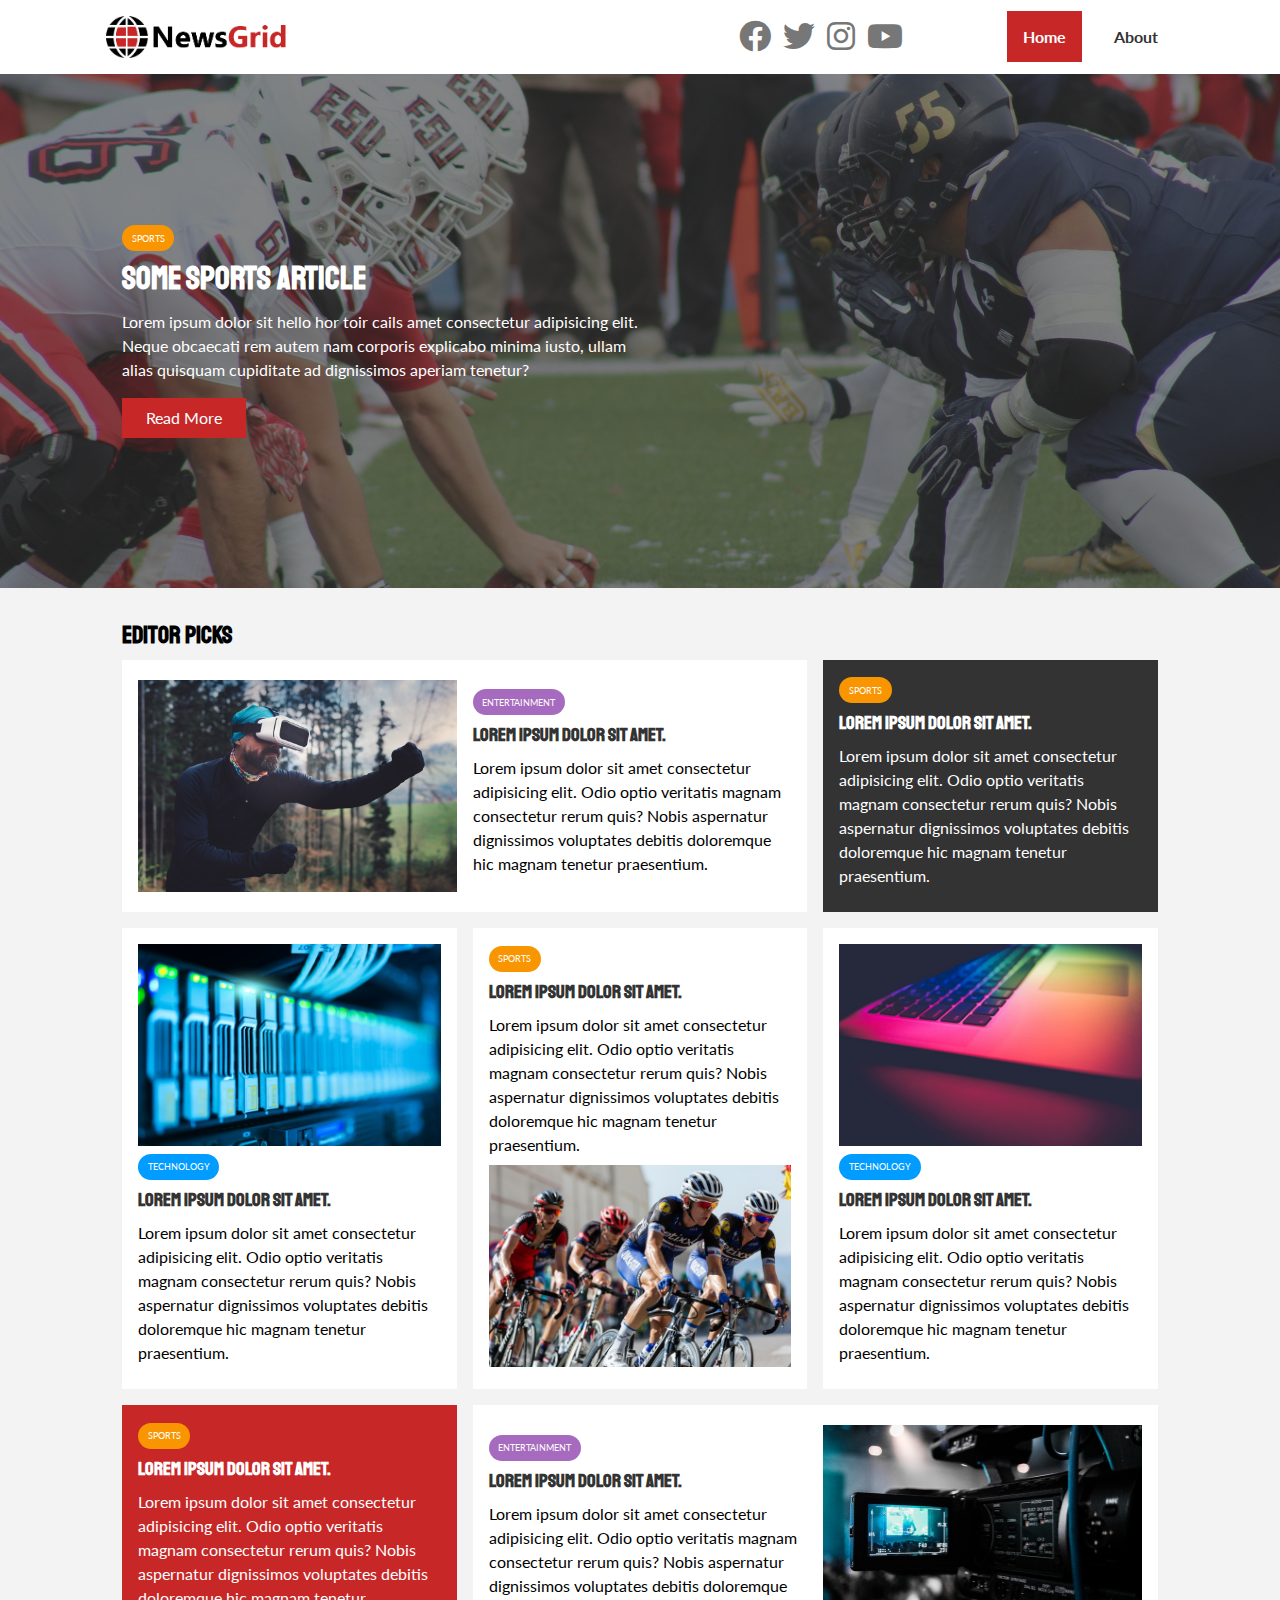
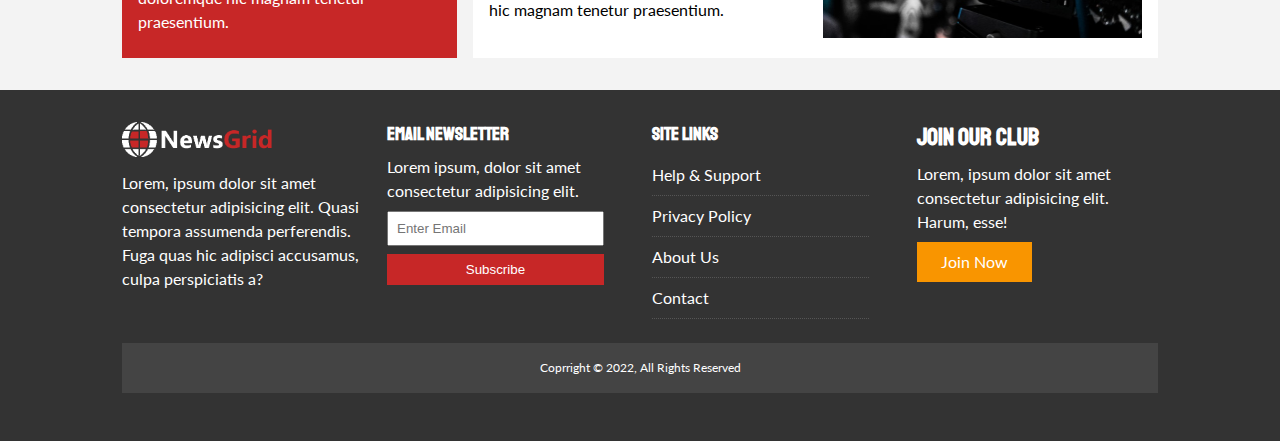
==== Index.html @ 9f20bf97 "Initial Commit" ====
<!DOCTYPE html>
<html lang="en">
<head>
    <meta charset="UTF-8">
    <meta http-equiv="X-UA-Compatible" content="IE=edge">
    <meta name="viewport" content="width=device-width, initial-scale=1.0">
    <link rel="stylesheet" href="./fontawesome-free-6.0.0-beta3-web/css/all.css">
    <link href="https://fonts.googleapis.com/css2?family=Lato:wght@900&family=Staatliches&display=swap" rel="stylesheet">
    <link rel="stylesheet" href="./css/style.css">
    <link rel="stylesheet" media="screen and (max-width:580px)" href="./css/mobile.css">
    <link rel="shortcut icon" type="image/x-icon" href="favicon.ico">
    <title>NewsGrid | Latest News</title>
</head>
<body>
    <nav id="main-nav">
        <div class="container">
            <img src="./image_resources/logo.png" alt="Grid-logo" class="logo">
            <div class="social">
                <a href="www.facebook.com" target="_blank"> <i class="fab fa-facebook fa-2x"></i></a>
                <a href="www.twitter.com" target="_blank"> <i class="fab fa-twitter fa-2x"></i></a>
                <a href="www.instagram.com" target="_blank"> <i class="fab fa-instagram fa-2x"></i></a>
                <a href="www.youtube.com" target="_blank"> <i class="fab fa-youtube fa-2x"></i></a>
            </div>
            <ul>
                <li><a href="Index.html" class="current">Home</a></li>
                <li><a href="About.html">About</a></li>
            </ul>
        </div>
    </nav>
    <!-- Showcase -->
    <header id="showcase">
        <div class="container">
            <div class="showcase-container">
                <div class="showcase-content">
                    <div class="category category-sports">Sports</div>
                    <h1>Some Sports Article</h1>
                    <p>Lorem ipsum dolor sit hello hor toir cails amet consectetur adipisicing elit. Neque obcaecati rem autem nam corporis explicabo minima iusto, ullam alias quisquam cupiditate ad dignissimos aperiam tenetur?</p>
                    <a href="Article.html" class="btn btn-primary">Read More</a>
                </div>
            </div>
        </div>
    </header>
    <!-- Home Articles -->
    <section id="home-articles" class="py-2">
        <div class="container ">
            <h2>Editor Picks</h2>
            <div class="articles-container">
                <article class="card">
                    <img src="./image_resources/articles/ent1.jpg" alt="Image1">
                    <div>
                        <div class="category category-ent">Entertainment</div>
                        <h3>
                            <a href="Article.html">Lorem ipsum dolor sit amet.</a>
                        </h3>
                        <p>Lorem ipsum dolor sit amet consectetur adipisicing elit. Odio optio veritatis magnam consectetur rerum quis? Nobis aspernatur dignissimos voluptates debitis doloremque hic magnam tenetur praesentium.</p>
                    </div>
                </article>
                <article class="card bg-dark">                 
                    <div class="category category-sports">Sports</div>
                    <h3>
                        <a href="Article.html">Lorem ipsum dolor sit amet.</a>
                    </h3>
                    <p>Lorem ipsum dolor sit amet consectetur adipisicing elit. Odio optio veritatis magnam consectetur rerum quis? Nobis aspernatur dignissimos voluptates debitis doloremque hic magnam tenetur praesentium.</p>
                </article>
                <article class="card">
                     <img src="./image_resources/articles/tech1.jpg" alt="">                 
                    <div class="category category-tech">Technology</div>
                    <h3>
                        <a href="Article.html">Lorem ipsum dolor sit amet.</a>
                    </h3>
                    <p>Lorem ipsum dolor sit amet consectetur adipisicing elit. Odio optio veritatis magnam consectetur rerum quis? Nobis aspernatur dignissimos voluptates debitis doloremque hic magnam tenetur praesentium.</p>
                </article>
                <article class="card">
                    <div class="category category-sports">Sports</div>
                    <h3>
                        <a href="Article.html">Lorem ipsum dolor sit amet.</a>
                    </h3>
                    <p>Lorem ipsum dolor sit amet consectetur adipisicing elit. Odio optio veritatis magnam consectetur rerum quis? Nobis aspernatur dignissimos voluptates debitis doloremque hic magnam tenetur praesentium.</p>
                    <img src="./image_resources/articles/sports1.jpg" alt="">                 
                </article>
                <article class="card">
                    <img src="./image_resources/articles/tech2.jpg" alt="">                 
                   <div class="category category-tech">Technology</div>
                   <h3>
                       <a href="Article.html">Lorem ipsum dolor sit amet.</a>
                   </h3>
                   <p>Lorem ipsum dolor sit amet consectetur adipisicing elit. Odio optio veritatis magnam consectetur rerum quis? Nobis aspernatur dignissimos voluptates debitis doloremque hic magnam tenetur praesentium.</p>
               </article>
               <article class="card bg-primary">                 
                    <div class="category category-sports">Sports</div>
                    <h3>
                        <a href="Article.html">Lorem ipsum dolor sit amet.</a>
                    </h3>
                    <p>Lorem ipsum dolor sit amet consectetur adipisicing elit. Odio optio veritatis magnam consectetur rerum quis? Nobis aspernatur dignissimos voluptates debitis doloremque hic magnam tenetur praesentium.</p>
                </article>
                <article class="card">
                    <div>
                        <div class="category category-ent">Entertainment</div>
                        <h3>
                            <a href="Article.html">Lorem ipsum dolor sit amet.</a>
                        </h3>
                        <p>Lorem ipsum dolor sit amet consectetur adipisicing elit. Odio optio veritatis magnam consectetur rerum quis? Nobis aspernatur dignissimos voluptates debitis doloremque hic magnam tenetur praesentium.</p>
                    </div>
                    <img src="./image_resources/articles/ent2.jpg" alt="Image1">
                </article>
            </div>
        </div>
    </section>

    <footer id="main-footer" class="py-2">
        <div class="container footer-container">
            <div>
                <img src="./image_resources/logo_light.png" alt="NewsGrid">
                <p>Lorem, ipsum dolor sit amet consectetur adipisicing elit. Quasi tempora assumenda perferendis. Fuga quas hic adipisci accusamus, culpa perspiciatis a?</p>
            </div>
            <div>
                <h3>Email NewsLetter</h3>
                <p>Lorem ipsum, dolor sit amet consectetur adipisicing elit.</p>
                <form >
                    <input type="email" placeholder="Enter Email">
                    <input type="submit" class="btn btn-primary" value="Subscribe">
                </form>
            </div>
            <div>
                <h3>Site Links</h3>
                <ul class="list">
                    <li><a href="#">Help & Support</a></li>
                    <li><a href="#">Privacy Policy</a></li>
                    <li><a href="#">About Us</a></li>
                    <li><a href="#">Contact</a></li>
                </ul>
            </div>
            <div>
                <h2>Join Our Club</h2>
                <p>Lorem, ipsum dolor sit amet consectetur adipisicing elit. Harum, esse!</p>
                <a href="" class="btn btn-secondary">Join Now</a>
            </div>
            <div>
                <p>Coprright &copy; 2022, All Rights Reserved</p>
            </div>
        </div>
    </footer>
    
</body>
</html>
---- css/style.css ----
@import url('./lato-font/Lato-Black.ttf');
:root{
    --primary-color: #c72727;
    --secondary-color:#f99500;
    --light-color:#f3f3f3;
    --dark-color:#333;
    --max-width: 1100px;
}
.category{
    --sport-color:#f99500;
    --ent-color:#a66bbe;
    --tech-color:#009cff;
}
*{
    margin: 0;
    padding: 0;
    box-sizing: border-box;
}
body{
    font-family: 'lato',sans-serif;
    line-height: 1.5;
    background: var(--light-color);
}
a{
    color: var(--dark-color);
    text-decoration: none;
}
ul{
    list-style: none;
}

p {margin:0.5rem 0; }

img{
    width: 100%;
}
h1,h2,h3,h4,h5,h6{
    font-family: 'staatliches';
    margin-bottom: .55rem;
    line-height: 1.3;
}

/* Utility */
.container{
    max-width: var(--max-width);
    margin: auto;
    padding: 0 2rem;
    overflow: hidden;
}
.category{
    display: inline-block;
    color: white;
    font-size: .55rem;
    text-transform: uppercase;
    padding: 0.4rem 0.6rem;
    border-radius: 16px;
    margin-bottom: 0.5rem;
}
.category-sports {background: var(--sport-color);}
.category-ent {background: var(--ent-color);}
.category-tech {background: var(--tech-color);}

.btn{
    display: inline-block;
    border: none;
    background: var(--dark-color);
    color: #fff;
    padding: 0.5rem 1.5rem;
}
.btn-light {background: var(--light-color);}
.btn-primary {background: var(--primary-color);}
.btn-secondary {background: var(--secondary-color);}

.btn:hover{
    opacity: 0.9;
}

.btn-block{
    display: block;
    width: 100%;
    text-align: center;
}
.card{
    background: #fff;
    padding: 1rem;
}
.bg-dark{
    background: var(--dark-color);
    color: white;
}
.bg-primary{
    background: var(--primary-color);
    color: white;
}
.bg-secondary{
    background: var(--secondary-color);
    color: white;
}
.bg-dark h1,
.bg-dark h2,
.bg-dark h3,
.bg-dark a,
.bg-primary h1,
.bg-primary h2,
.bg-primary h3,
.bg-primary a,
.bg-secondary h1,
.bg-secondary h2,
.bg-secondary h3,
.bg-secondary a{
    color:#fff
}

.py-1{padding: 1.5rem 0;}
.py-2{padding: 2rem 0;}
.py-3{padding: 3rem 0;}
.p-1{padding: 1.5rem;}
.p-2{padding: 2rem;}
.p-3{padding: 3rem;}

.l-heading{font-size: 3rem;}

.list li{
    padding: .5rem 0;
    border-bottom: #555 dotted 1px;
    width: 90%;
}
.list li a:hover{
    color: var(--primary-color)  !important;
}
/* Inner page grid container */
.page-container{
    display: grid;
    grid-template-columns: 5fr 2fr;
    gap: 1.5rem;
    margin: 2rem 0;
}
.page-container > *:first-child{
    grid-row: 1/span 3;
}


/* Navigation */
#main-nav{
    background: white;
    position: sticky;
    top: 0;
    z-index: 2;
}
#main-nav .container{
    display: grid;
    grid-template-columns: 5fr 3fr 1fr;
    align-items: center;
    padding: 1rem;
}
#main-nav .container .logo{
    width: 180px;
}
#main-nav .container .social{
    justify-self: center;
}
#main-nav .container .social a{
    color: #777;
    margin-right: .5rem;
}
#main-nav .container ul {
    display: flex;
    justify-self: end;
}
#main-nav .container ul li{
    padding: 0 1rem;
    text-align: center;
    font-weight: bold;
}
.current {
    background: var(--primary-color);
    padding: 1rem;
    color: white;
}
#main-nav .container ul li a:hover {
    background: var(--light-color);
    color: var(--dark-color);
}

/* Showcase */
#showcase {
    background: var(--dark-color);
    color: white;
    padding: 2rem;
    position: relative;
}
#showcase:before {
    content: '';
    background: url('../image_resources/featured.jpg') no-repeat center center/cover;
    position: absolute;
    top: 0;
    left: 0;
    width: 100%;
    height: 100%;
    opacity: 0.4;
}
#showcase .showcase-container{
    display: grid;
    grid-template-columns: repeat(2,1fr);
    justify-content: center;
    align-items: center;
    height: 50vh;
}
#showcase .showcase-content{
    z-index: 1;
}
#showcase .showcase-content p{
    margin-bottom: 1rem;
}

/* Home Articles Section */
#home-articles .articles-container{
    display: grid;
    grid-template-columns: repeat(3,auto);
    gap: 1rem;
}
#home-articles .articles-container > *:first-child{
    display: grid;
    grid-template-columns: repeat(2, 1fr);
    gap: 1rem;
    align-items: center;
    grid-column: 1/span 2;
}
#home-articles .articles-container > *:last-child{
    display: grid;
    grid-template-columns: repeat(2, 1fr);
    gap: 1rem;
    align-items: center;
    grid-column: 2/span 2; 
}

#article .meta{
    display: flex;
    justify-content: space-between;
    align-items: center;
    background: #eee;
    padding: .5rem;
}
#article .meta .category{
    margin-top: 0.4rem;
}

/* Footer */
#main-footer{
    background: var(--dark-color);
    color: #fff;
}
#main-footer img{
    width: 150px;
}
#main-footer a{
    color: #fff;
}
#main-footer .footer-container{
    display: grid;
    grid-template-columns: repeat(4,1fr);
    gap: 1.5rem;
}
#main-footer .footer-container>*:last-child {
    grid-column: 1/ span 4;
    background: #444;
    padding: .5rem;
    text-align: center;
    font-size: 0.75rem;
    margin-bottom: 1rem;
}

#main-footer .footer-container input[type='email']{
    width: 90%;
    padding: 0.5rem;
    margin-bottom: 0.5rem;
}

#main-footer .footer-container input[type='submit']{
    width: 90%;
}
---- css/mobile.css ----
/* Navigation Bar */
#main-nav .social{
    display: none;
}

#main-nav .container{
    grid-template-columns: 1fr;
    gap: 1.2rem;
}
#main-nav .container img,
#main-nav .container ul{
    margin: 0.15rem;
    justify-self: center;
}

#main-nav .container ul li a{
    padding:  0.5rem;
}
/* showcase */

#showcase .showcase-content p{
    font-size: .5rem;
}
#showcase .showcase-content h1{
    font-size: 1.5rem;
}
#showcase .showcase-content a{
    padding: 0.5rem;
    font-size: 1rem;
}

#home-articles .articles-container{
    grid-template-columns: repeat(2, 1fr);
}
#home-articles .articles-container > *:first-child,
#home-articles .articles-container > *:last-child{
    grid-column: 1;
    grid-template-columns: 1fr; 
}

@media(max-width:600px){
    /* stack grid items */
    #showcase .showcase-container,
    #home-articles .articles-container,
    #main-footer .footer-container {
        grid-template-columns: 1fr;
    }

    #main-footer .footer-container>*:last-child{
        grid-column: 1;
    }
    #main-footer .footer-container>*{
        border-bottom: #444 1px dotted;
        padding-bottom: 1rem;
    }

    .page-container {
        grid-template-columns: 1fr;
        text-align: center;
    }

    .page-container>*:first-child{
        grid-row: 1;
    }
    
}
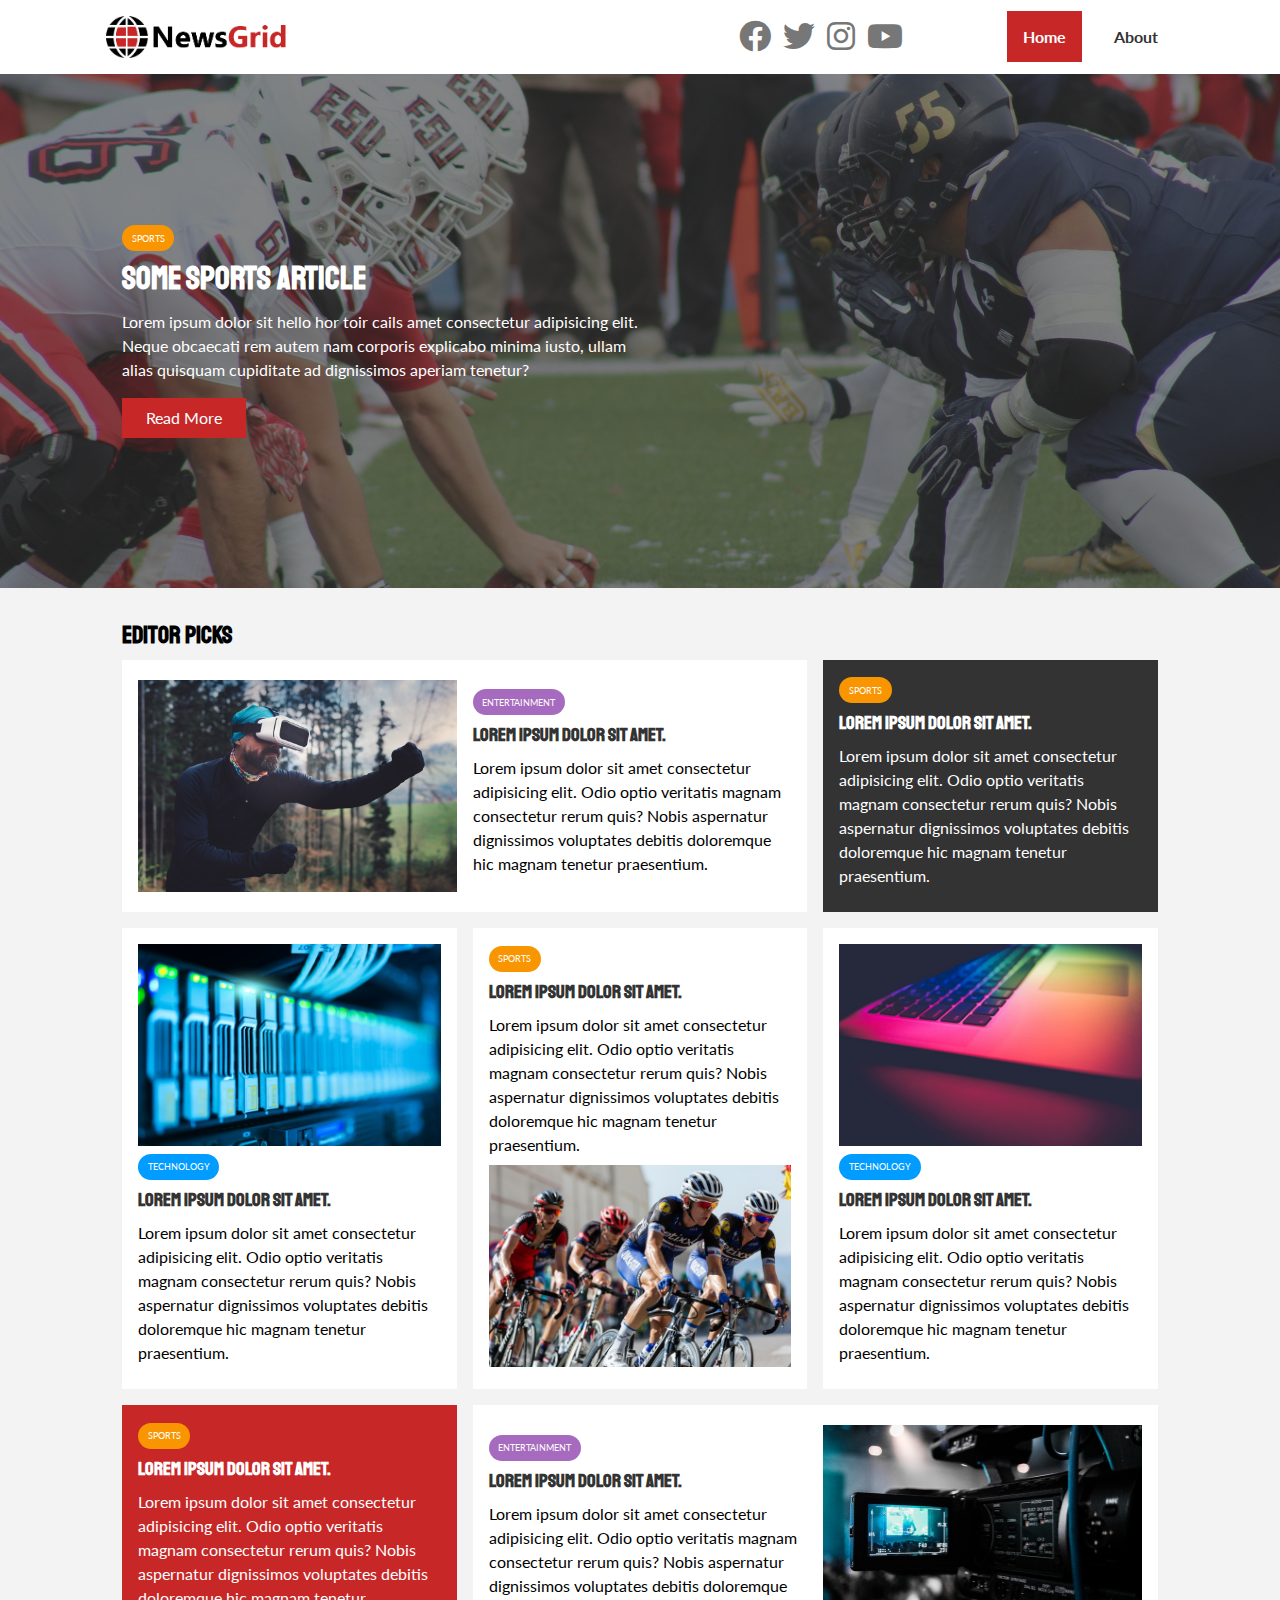
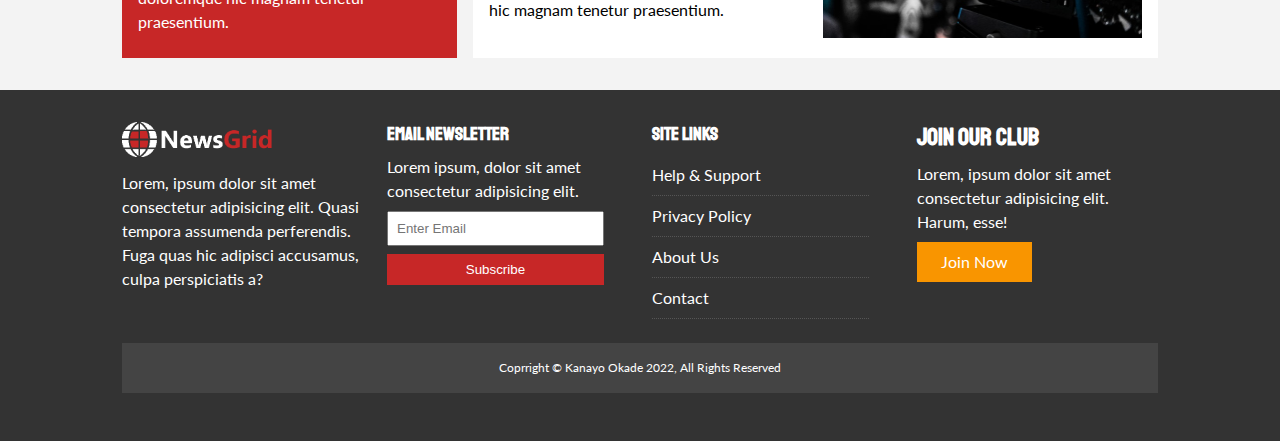
==== commit 1ffa78f8: "Update Index.html" ====
--- a/Index.html
+++ b/Index.html
@@ -1,145 +1,145 @@
-<!DOCTYPE html>
-<html lang="en">
-<head>
-    <meta charset="UTF-8">
-    <meta http-equiv="X-UA-Compatible" content="IE=edge">
-    <meta name="viewport" content="width=device-width, initial-scale=1.0">
-    <link rel="stylesheet" href="./fontawesome-free-6.0.0-beta3-web/css/all.css">
-    <link href="https://fonts.googleapis.com/css2?family=Lato:wght@900&family=Staatliches&display=swap" rel="stylesheet">
-    <link rel="stylesheet" href="./css/style.css">
-    <link rel="stylesheet" media="screen and (max-width:580px)" href="./css/mobile.css">
-    <link rel="shortcut icon" type="image/x-icon" href="favicon.ico">
-    <title>NewsGrid | Latest News</title>
-</head>
-<body>
-    <nav id="main-nav">
-        <div class="container">
-            <img src="./image_resources/logo.png" alt="Grid-logo" class="logo">
-            <div class="social">
-                <a href="www.facebook.com" target="_blank"> <i class="fab fa-facebook fa-2x"></i></a>
-                <a href="www.twitter.com" target="_blank"> <i class="fab fa-twitter fa-2x"></i></a>
-                <a href="www.instagram.com" target="_blank"> <i class="fab fa-instagram fa-2x"></i></a>
-                <a href="www.youtube.com" target="_blank"> <i class="fab fa-youtube fa-2x"></i></a>
-            </div>
-            <ul>
-                <li><a href="Index.html" class="current">Home</a></li>
-                <li><a href="About.html">About</a></li>
-            </ul>
-        </div>
-    </nav>
-    <!-- Showcase -->
-    <header id="showcase">
-        <div class="container">
-            <div class="showcase-container">
-                <div class="showcase-content">
-                    <div class="category category-sports">Sports</div>
-                    <h1>Some Sports Article</h1>
-                    <p>Lorem ipsum dolor sit hello hor toir cails amet consectetur adipisicing elit. Neque obcaecati rem autem nam corporis explicabo minima iusto, ullam alias quisquam cupiditate ad dignissimos aperiam tenetur?</p>
-                    <a href="Article.html" class="btn btn-primary">Read More</a>
-                </div>
-            </div>
-        </div>
-    </header>
-    <!-- Home Articles -->
-    <section id="home-articles" class="py-2">
-        <div class="container ">
-            <h2>Editor Picks</h2>
-            <div class="articles-container">
-                <article class="card">
-                    <img src="./image_resources/articles/ent1.jpg" alt="Image1">
-                    <div>
-                        <div class="category category-ent">Entertainment</div>
-                        <h3>
-                            <a href="Article.html">Lorem ipsum dolor sit amet.</a>
-                        </h3>
-                        <p>Lorem ipsum dolor sit amet consectetur adipisicing elit. Odio optio veritatis magnam consectetur rerum quis? Nobis aspernatur dignissimos voluptates debitis doloremque hic magnam tenetur praesentium.</p>
-                    </div>
-                </article>
-                <article class="card bg-dark">                 
-                    <div class="category category-sports">Sports</div>
-                    <h3>
-                        <a href="Article.html">Lorem ipsum dolor sit amet.</a>
-                    </h3>
-                    <p>Lorem ipsum dolor sit amet consectetur adipisicing elit. Odio optio veritatis magnam consectetur rerum quis? Nobis aspernatur dignissimos voluptates debitis doloremque hic magnam tenetur praesentium.</p>
-                </article>
-                <article class="card">
-                     <img src="./image_resources/articles/tech1.jpg" alt="">                 
-                    <div class="category category-tech">Technology</div>
-                    <h3>
-                        <a href="Article.html">Lorem ipsum dolor sit amet.</a>
-                    </h3>
-                    <p>Lorem ipsum dolor sit amet consectetur adipisicing elit. Odio optio veritatis magnam consectetur rerum quis? Nobis aspernatur dignissimos voluptates debitis doloremque hic magnam tenetur praesentium.</p>
-                </article>
-                <article class="card">
-                    <div class="category category-sports">Sports</div>
-                    <h3>
-                        <a href="Article.html">Lorem ipsum dolor sit amet.</a>
-                    </h3>
-                    <p>Lorem ipsum dolor sit amet consectetur adipisicing elit. Odio optio veritatis magnam consectetur rerum quis? Nobis aspernatur dignissimos voluptates debitis doloremque hic magnam tenetur praesentium.</p>
-                    <img src="./image_resources/articles/sports1.jpg" alt="">                 
-                </article>
-                <article class="card">
-                    <img src="./image_resources/articles/tech2.jpg" alt="">                 
-                   <div class="category category-tech">Technology</div>
-                   <h3>
-                       <a href="Article.html">Lorem ipsum dolor sit amet.</a>
-                   </h3>
-                   <p>Lorem ipsum dolor sit amet consectetur adipisicing elit. Odio optio veritatis magnam consectetur rerum quis? Nobis aspernatur dignissimos voluptates debitis doloremque hic magnam tenetur praesentium.</p>
-               </article>
-               <article class="card bg-primary">                 
-                    <div class="category category-sports">Sports</div>
-                    <h3>
-                        <a href="Article.html">Lorem ipsum dolor sit amet.</a>
-                    </h3>
-                    <p>Lorem ipsum dolor sit amet consectetur adipisicing elit. Odio optio veritatis magnam consectetur rerum quis? Nobis aspernatur dignissimos voluptates debitis doloremque hic magnam tenetur praesentium.</p>
-                </article>
-                <article class="card">
-                    <div>
-                        <div class="category category-ent">Entertainment</div>
-                        <h3>
-                            <a href="Article.html">Lorem ipsum dolor sit amet.</a>
-                        </h3>
-                        <p>Lorem ipsum dolor sit amet consectetur adipisicing elit. Odio optio veritatis magnam consectetur rerum quis? Nobis aspernatur dignissimos voluptates debitis doloremque hic magnam tenetur praesentium.</p>
-                    </div>
-                    <img src="./image_resources/articles/ent2.jpg" alt="Image1">
-                </article>
-            </div>
-        </div>
-    </section>
-
-    <footer id="main-footer" class="py-2">
-        <div class="container footer-container">
-            <div>
-                <img src="./image_resources/logo_light.png" alt="NewsGrid">
-                <p>Lorem, ipsum dolor sit amet consectetur adipisicing elit. Quasi tempora assumenda perferendis. Fuga quas hic adipisci accusamus, culpa perspiciatis a?</p>
-            </div>
-            <div>
-                <h3>Email NewsLetter</h3>
-                <p>Lorem ipsum, dolor sit amet consectetur adipisicing elit.</p>
-                <form >
-                    <input type="email" placeholder="Enter Email">
-                    <input type="submit" class="btn btn-primary" value="Subscribe">
-                </form>
-            </div>
-            <div>
-                <h3>Site Links</h3>
-                <ul class="list">
-                    <li><a href="#">Help & Support</a></li>
-                    <li><a href="#">Privacy Policy</a></li>
-                    <li><a href="#">About Us</a></li>
-                    <li><a href="#">Contact</a></li>
-                </ul>
-            </div>
-            <div>
-                <h2>Join Our Club</h2>
-                <p>Lorem, ipsum dolor sit amet consectetur adipisicing elit. Harum, esse!</p>
-                <a href="" class="btn btn-secondary">Join Now</a>
-            </div>
-            <div>
-                <p>Coprright &copy; 2022, All Rights Reserved</p>
-            </div>
-        </div>
-    </footer>
-    
-</body>
-</html>+<!DOCTYPE html>
+<html lang="en">
+<head>
+    <meta charset="UTF-8">
+    <meta http-equiv="X-UA-Compatible" content="IE=edge">
+    <meta name="viewport" content="width=device-width, initial-scale=1.0">
+    <link rel="stylesheet" href="./fontawesome-free-6.0.0-beta3-web/css/all.css">
+    <link href="https://fonts.googleapis.com/css2?family=Lato:wght@900&family=Staatliches&display=swap" rel="stylesheet">
+    <link rel="stylesheet" href="./css/style.css">
+    <link rel="stylesheet" media="screen and (max-width:580px)" href="./css/mobile.css">
+    <link rel="shortcut icon" type="image/x-icon" href="favicon.ico">
+    <title>NewsGrid | Latest News</title>
+</head>
+<body>
+    <nav id="main-nav">
+        <div class="container">
+            <img src="./image_resources/logo.png" alt="Grid-logo" class="logo">
+            <div class="social">
+                <a href="www.facebook.com" target="_blank"> <i class="fab fa-facebook fa-2x"></i></a>
+                <a href="www.twitter.com" target="_blank"> <i class="fab fa-twitter fa-2x"></i></a>
+                <a href="www.instagram.com" target="_blank"> <i class="fab fa-instagram fa-2x"></i></a>
+                <a href="www.youtube.com" target="_blank"> <i class="fab fa-youtube fa-2x"></i></a>
+            </div>
+            <ul>
+                <li><a href="Index.html" class="current">Home</a></li>
+                <li><a href="About.html">About</a></li>
+            </ul>
+        </div>
+    </nav>
+    <!-- Showcase -->
+    <header id="showcase">
+        <div class="container">
+            <div class="showcase-container">
+                <div class="showcase-content">
+                    <div class="category category-sports">Sports</div>
+                    <h1>Some Sports Article</h1>
+                    <p>Lorem ipsum dolor sit hello hor toir cails amet consectetur adipisicing elit. Neque obcaecati rem autem nam corporis explicabo minima iusto, ullam alias quisquam cupiditate ad dignissimos aperiam tenetur?</p>
+                    <a href="Article.html" class="btn btn-primary">Read More</a>
+                </div>
+            </div>
+        </div>
+    </header>
+    <!-- Home Articles -->
+    <section id="home-articles" class="py-2">
+        <div class="container ">
+            <h2>Editor Picks</h2>
+            <div class="articles-container">
+                <article class="card">
+                    <img src="./image_resources/articles/ent1.jpg" alt="Image1">
+                    <div>
+                        <div class="category category-ent">Entertainment</div>
+                        <h3>
+                            <a href="Article.html">Lorem ipsum dolor sit amet.</a>
+                        </h3>
+                        <p>Lorem ipsum dolor sit amet consectetur adipisicing elit. Odio optio veritatis magnam consectetur rerum quis? Nobis aspernatur dignissimos voluptates debitis doloremque hic magnam tenetur praesentium.</p>
+                    </div>
+                </article>
+                <article class="card bg-dark">                 
+                    <div class="category category-sports">Sports</div>
+                    <h3>
+                        <a href="Article.html">Lorem ipsum dolor sit amet.</a>
+                    </h3>
+                    <p>Lorem ipsum dolor sit amet consectetur adipisicing elit. Odio optio veritatis magnam consectetur rerum quis? Nobis aspernatur dignissimos voluptates debitis doloremque hic magnam tenetur praesentium.</p>
+                </article>
+                <article class="card">
+                     <img src="./image_resources/articles/tech1.jpg" alt="">                 
+                    <div class="category category-tech">Technology</div>
+                    <h3>
+                        <a href="Article.html">Lorem ipsum dolor sit amet.</a>
+                    </h3>
+                    <p>Lorem ipsum dolor sit amet consectetur adipisicing elit. Odio optio veritatis magnam consectetur rerum quis? Nobis aspernatur dignissimos voluptates debitis doloremque hic magnam tenetur praesentium.</p>
+                </article>
+                <article class="card">
+                    <div class="category category-sports">Sports</div>
+                    <h3>
+                        <a href="Article.html">Lorem ipsum dolor sit amet.</a>
+                    </h3>
+                    <p>Lorem ipsum dolor sit amet consectetur adipisicing elit. Odio optio veritatis magnam consectetur rerum quis? Nobis aspernatur dignissimos voluptates debitis doloremque hic magnam tenetur praesentium.</p>
+                    <img src="./image_resources/articles/sports1.jpg" alt="">                 
+                </article>
+                <article class="card">
+                    <img src="./image_resources/articles/tech2.jpg" alt="">                 
+                   <div class="category category-tech">Technology</div>
+                   <h3>
+                       <a href="Article.html">Lorem ipsum dolor sit amet.</a>
+                   </h3>
+                   <p>Lorem ipsum dolor sit amet consectetur adipisicing elit. Odio optio veritatis magnam consectetur rerum quis? Nobis aspernatur dignissimos voluptates debitis doloremque hic magnam tenetur praesentium.</p>
+               </article>
+               <article class="card bg-primary">                 
+                    <div class="category category-sports">Sports</div>
+                    <h3>
+                        <a href="Article.html">Lorem ipsum dolor sit amet.</a>
+                    </h3>
+                    <p>Lorem ipsum dolor sit amet consectetur adipisicing elit. Odio optio veritatis magnam consectetur rerum quis? Nobis aspernatur dignissimos voluptates debitis doloremque hic magnam tenetur praesentium.</p>
+                </article>
+                <article class="card">
+                    <div>
+                        <div class="category category-ent">Entertainment</div>
+                        <h3>
+                            <a href="Article.html">Lorem ipsum dolor sit amet.</a>
+                        </h3>
+                        <p>Lorem ipsum dolor sit amet consectetur adipisicing elit. Odio optio veritatis magnam consectetur rerum quis? Nobis aspernatur dignissimos voluptates debitis doloremque hic magnam tenetur praesentium.</p>
+                    </div>
+                    <img src="./image_resources/articles/ent2.jpg" alt="Image1">
+                </article>
+            </div>
+        </div>
+    </section>
+
+    <footer id="main-footer" class="py-2">
+        <div class="container footer-container">
+            <div>
+                <img src="./image_resources/logo_light.png" alt="NewsGrid">
+                <p>Lorem, ipsum dolor sit amet consectetur adipisicing elit. Quasi tempora assumenda perferendis. Fuga quas hic adipisci accusamus, culpa perspiciatis a?</p>
+            </div>
+            <div>
+                <h3>Email NewsLetter</h3>
+                <p>Lorem ipsum, dolor sit amet consectetur adipisicing elit.</p>
+                <form >
+                    <input type="email" placeholder="Enter Email">
+                    <input type="submit" class="btn btn-primary" value="Subscribe">
+                </form>
+            </div>
+            <div>
+                <h3>Site Links</h3>
+                <ul class="list">
+                    <li><a href="#">Help & Support</a></li>
+                    <li><a href="#">Privacy Policy</a></li>
+                    <li><a href="#">About Us</a></li>
+                    <li><a href="#">Contact</a></li>
+                </ul>
+            </div>
+            <div>
+                <h2>Join Our Club</h2>
+                <p>Lorem, ipsum dolor sit amet consectetur adipisicing elit. Harum, esse!</p>
+                <a href="" class="btn btn-secondary">Join Now</a>
+            </div>
+            <div>
+                <p>Coprright &copy; Kanayo Okade 2022, All Rights Reserved</p>
+            </div>
+        </div>
+    </footer>
+    
+</body>
+</html>
